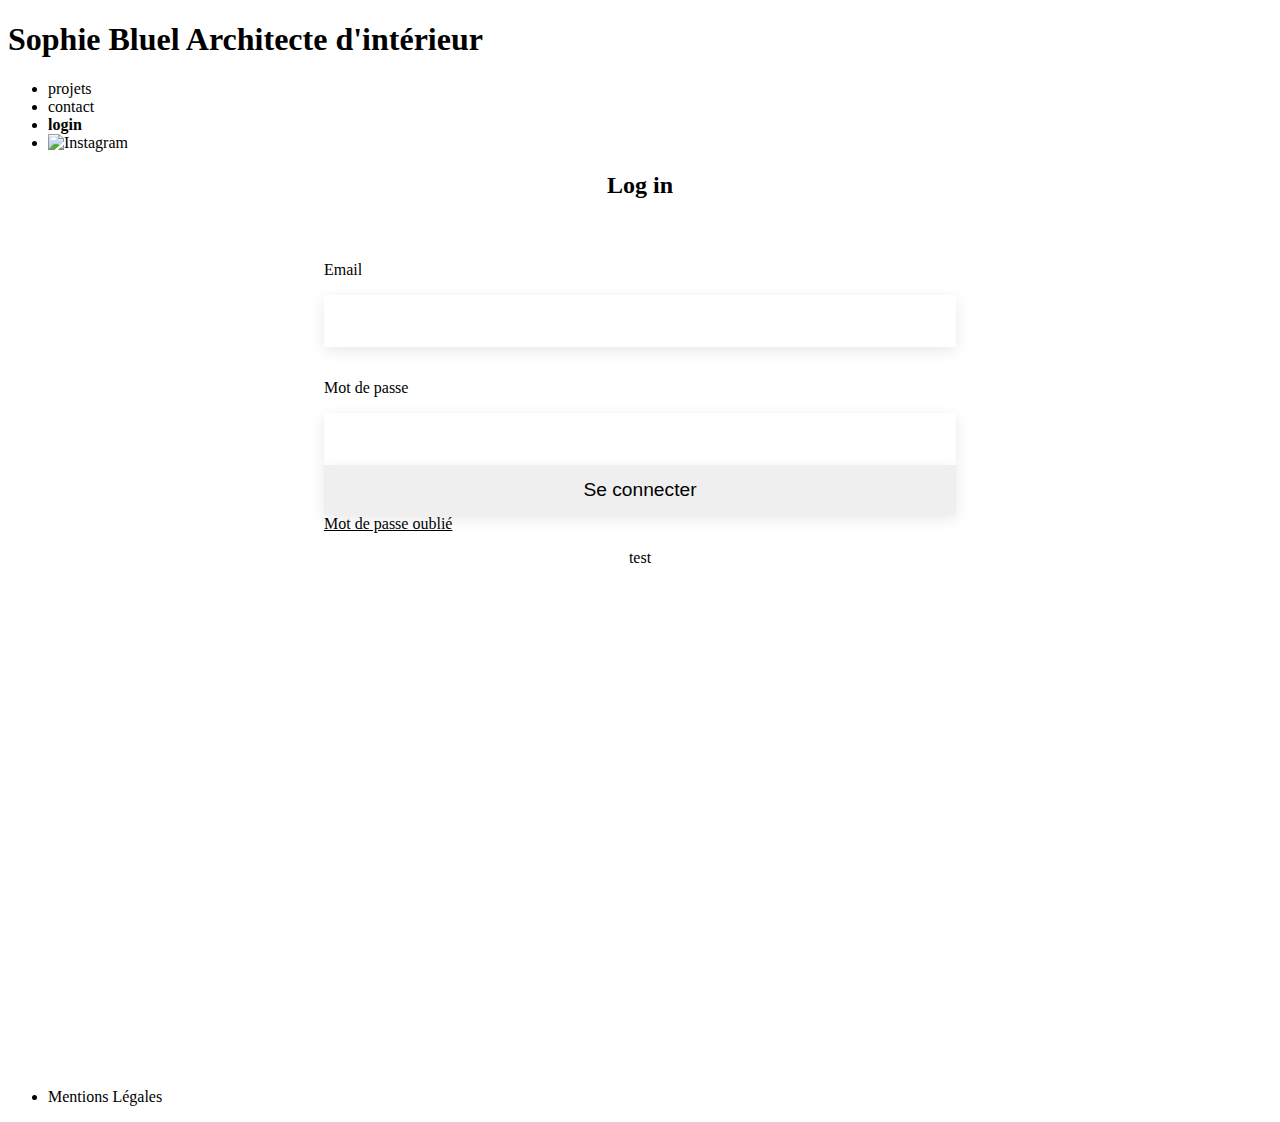
==== FrontEnd/login.html @ 9bb823cf "Ajout de la page Login" ====
<!DOCTYPE html>
<html lang="fr">
<head>
    <meta charset="UTF-8">
	<title>Login</title>
	<meta name="viewport" content="width=device-width, initial-scale=1.0">
	<link rel="preconnect" href="https://fonts.googleapis.com">
	<link rel="preconnect" href="https://fonts.gstatic.com" crossorigin>
	<link href="https://fonts.googleapis.com/css2?family=Syne:wght@700;800&family=Work+Sans&display=swap" rel="stylesheet">
	<meta name="description" content="">
	<link rel="stylesheet" href="./assets/style.css">
    <link rel="stylesheet" href="./assets/login.css">
</head>
<body>
    <!-- HEADER -->
    <header>
        <h1>Sophie Bluel <span>Architecte d'intérieur</span></h1>
        <nav>
            <ul>
                <li>projets</li>
                <li>contact</li>
                <li class="gras">login</li>
                <li><img src="./assets/icons/instagram.png" alt="Instagram"></li>
            </ul>
        </nav>
    </header>

    <section id="login">
		<h2>Log in</h2>
		<form action="#" method="post">
			<label for="email">Email</label>
			<input type="email" name="email" id="email">
			<label for="password">Mot de passe</label>
			<input type="password" name="password" id="password">
			<input type="submit" value="Se connecter">
		</form>
        <a href="#">Mot de passe oublié</a>
        <p>test</p>
	</section>

    <!-- FOOTER -->
    <footer>
        <nav>
            <ul>
                <li>Mentions Légales</li>
            </ul>
        </nav>
    </footer>
</body>
</html>
---- FrontEnd/assets/login.css ----
.gras {
    font-weight: bold;
}

/* body {
    height: 100ch;
} */ 

#login {
	width: 50%;
    height: 100vh;
	margin: auto;
}
#login > * {
	text-align: center;
    
}
#login h2{
	margin-bottom: 20px;
}
#login form {
	text-align: left;
	margin-top:30px;
	display: flex;
	flex-direction: column;
}

#login input {
	height: 50px;
	font-size: 1.2em;
	border: none;
	box-shadow: 0px 4px 14px rgba(0, 0, 0, 0.09);
}
#login label {
	margin: 2em 0 1em 0;
}
#login textarea {
	border: none;
	box-shadow: 0px 4px 14px rgba(0, 0, 0, 0.09);
}

#login a {
    color: inherit;
}
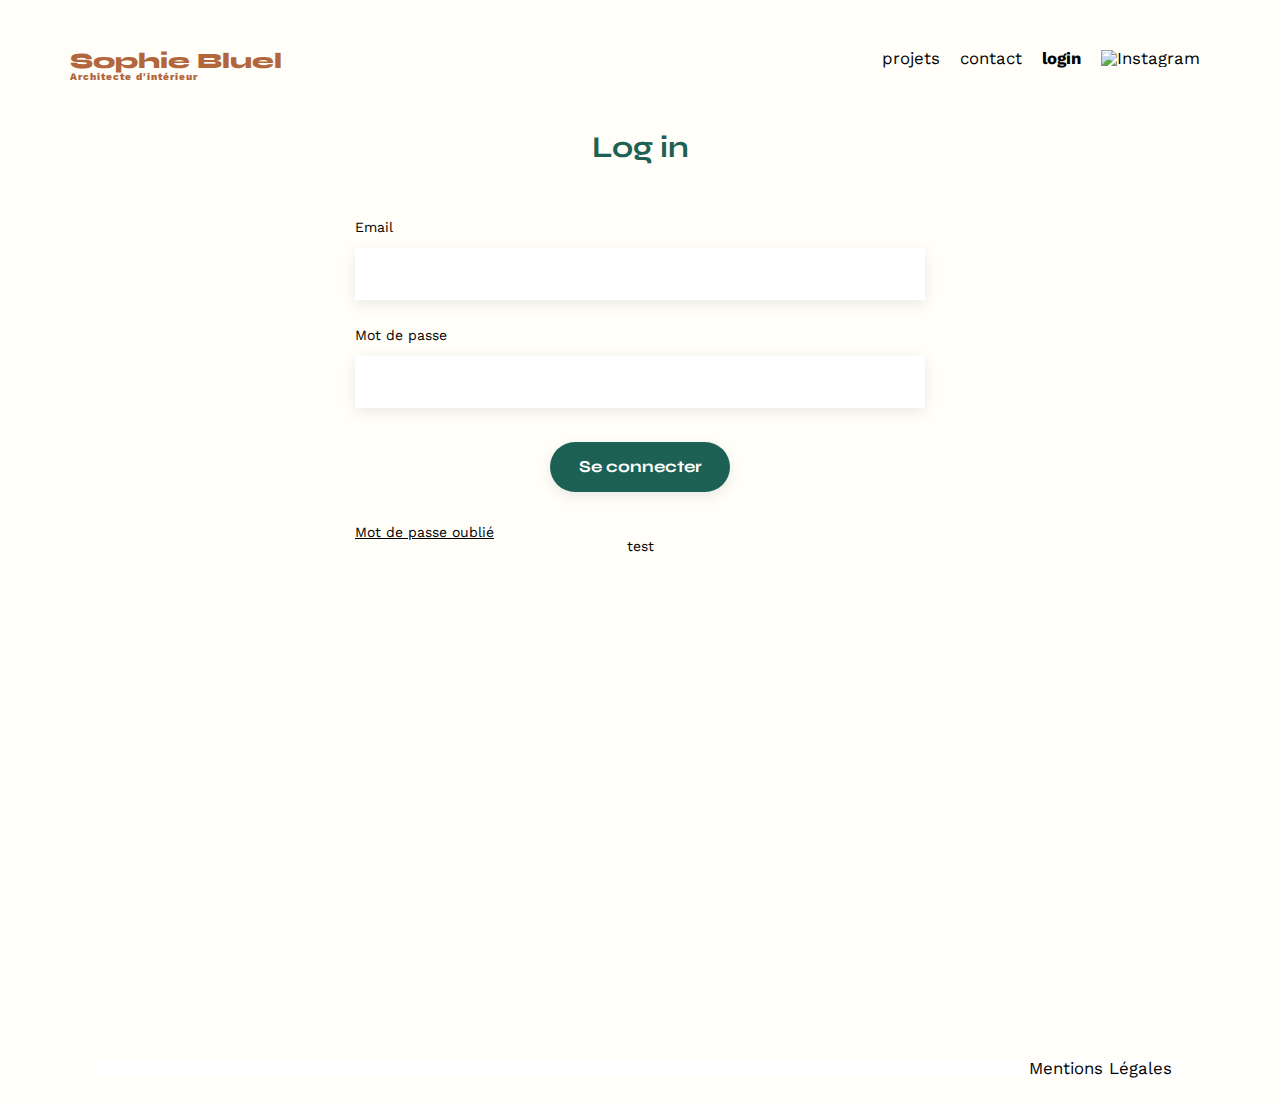
==== commit 1f504470: "Modification de l'ajout des projets sur la page / Ajout des boutons de filtre des projets" ====
--- a/FrontEnd/login.html
+++ b/FrontEnd/login.html
@@ -17,7 +17,7 @@
         <h1>Sophie Bluel <span>Architecte d'intérieur</span></h1>
         <nav>
             <ul>
-                <li>projets</li>
+                <li><a href="index.html">projets</a></li>
                 <li>contact</li>
                 <li class="gras">login</li>
                 <li><img src="./assets/icons/instagram.png" alt="Instagram"></li>
--- a/FrontEnd/assets/style.css
+++ b/FrontEnd/assets/style.css
@@ -0,0 +1,224 @@
+/* http://meyerweb.com/eric/tools/css/reset/
+   v2.0 | 20110126
+   License: none (public domain)
+*/
+
+:root {
+	--main-color: #FFFEF8
+}
+
+.gras {
+    font-weight: bold;
+}
+
+html, body, div, span, applet, object, iframe,
+h1, h2, h3, h4, h5, h6, p, blockquote, pre,
+a, abbr, acronym, address, big, cite, code,
+del, dfn, em, img, ins, kbd, q, s, samp,
+small, strike, strong, sub, sup, tt, var,
+b, u, i, center,
+dl, dt, dd, ol, ul, li,
+fieldset, form, label, legend,
+table, caption, tbody, tfoot, thead, tr, th, td,
+article, aside, canvas, details, embed,
+figure, figcaption, footer, header, hgroup,
+menu, nav, output, ruby, section, summary,
+time, mark, audio, video {
+	margin: 0;
+	padding: 0;
+	border: 0;
+	font-size: 100%;
+	font: inherit;
+	vertical-align: baseline;
+}
+/* HTML5 display-role reset for older browsers */
+article, aside, details, figcaption, figure,
+footer, header, hgroup, menu, nav, section {
+	display: block;
+}
+body {
+	line-height: 1;
+	background-color: var(--main-color);
+}
+ol, ul {
+	list-style: none;
+}
+blockquote, q {
+	quotes: none;
+}
+blockquote:before, blockquote:after,
+q:before, q:after {
+	content: '';
+	content: none;
+}
+table {
+	border-collapse: collapse;
+	border-spacing: 0;
+}
+/** end reset css**/
+body {
+	max-width: 1140px;
+	margin:auto;
+	font-family: 'Work Sans' ;
+	font-size: 14px;
+}
+header {
+	display: flex;
+	justify-content: space-between;
+	margin: 50px 0
+}
+section {
+	margin: 50px 0
+}
+
+h1{
+	display: flex;
+	flex-direction: column;
+	font-family: 'Syne';
+	font-size: 22px;
+	font-weight: 800;
+	color: #B1663C
+}
+
+h1 > span {
+	font-family: 'Work Sans';
+	font-size:10px;
+	letter-spacing: 0.1em;
+;
+}
+
+h2{
+	font-family: 'Syne';
+	font-weight: 700;
+	font-size: 30px;
+	color: #1D6154
+}
+nav ul {
+	display: flex;
+	align-items: center;
+	list-style-type: none;
+
+}
+nav li {
+	padding: 0 10px;
+	font-size: 1.2em;
+}
+
+nav a {
+	color: inherit;
+	text-decoration: none;
+}
+
+li:hover {
+	color: #B1663C;
+}
+#introduction {
+	display: flex;
+	align-items: center;
+}
+#introduction figure {
+	flex: 1
+}
+#introduction img {
+	display: block;
+	margin: auto;
+	width: 80%;
+}
+
+#introduction article {
+	flex: 1
+}
+#introduction h2 {
+	margin-bottom: 1em;
+}
+
+#introduction p {
+	margin-bottom: 0.5em;
+}
+#portfolio h2 {
+	text-align: center;
+	margin-bottom: 1em;
+}
+.btn {
+	display: flex;
+	flex-direction: row;
+	justify-content: center;
+	gap: 2em;
+	margin-bottom: 30px;
+}
+.btn button {
+	font-family: 'Syne';
+	font-weight: 700;
+	/* color: #1D6154; */
+	height: 37px;
+	width: auto;
+	text-align: center;
+	border-radius: 60px ;
+	/* border-color: none; */
+}
+.btnSelect {
+	color: white;
+	background-color: #1D6154;
+}
+.gallery {
+	width: 100%;
+	display: grid;
+	grid-template-columns: 1fr 1fr 1fr;
+	grid-column-gap: 20px;
+	grid-row-gap: 20px;
+}
+
+.gallery img {
+	width: 100%;
+
+}
+#contact {
+	width: 50%;
+	margin: auto;
+}
+#contact > * {
+	text-align: center;
+
+}
+#contact h2{
+	margin-bottom: 20px;
+}
+#contact form {
+	text-align: left;
+	margin-top:30px;
+	display: flex;
+	flex-direction: column;
+}
+
+#contact input {
+	height: 50px;
+	font-size: 1.2em;
+	border: none;
+	box-shadow: 0px 4px 14px rgba(0, 0, 0, 0.09);
+}
+#contact label {
+	margin: 2em 0 1em 0;
+}
+#contact textarea {
+	border: none;
+	box-shadow: 0px 4px 14px rgba(0, 0, 0, 0.09);
+}
+
+input[type="submit"]{
+	font-family: 'Syne';
+	font-weight: 700;
+	color: white;
+	background-color: #1D6154;
+	margin : 2em auto ;
+	width: 180px;
+	text-align: center;
+	border-radius: 60px ;
+}
+
+footer nav ul {
+	background-color: white;
+	display: flex;
+	justify-content: flex-end;
+	margin: 2em
+}
+
--- a/FrontEnd/assets/login.css
+++ b/FrontEnd/assets/login.css
@@ -1,6 +1,4 @@
-.gras {
-    font-weight: bold;
-}
+
 
 /* body {
     height: 100ch;
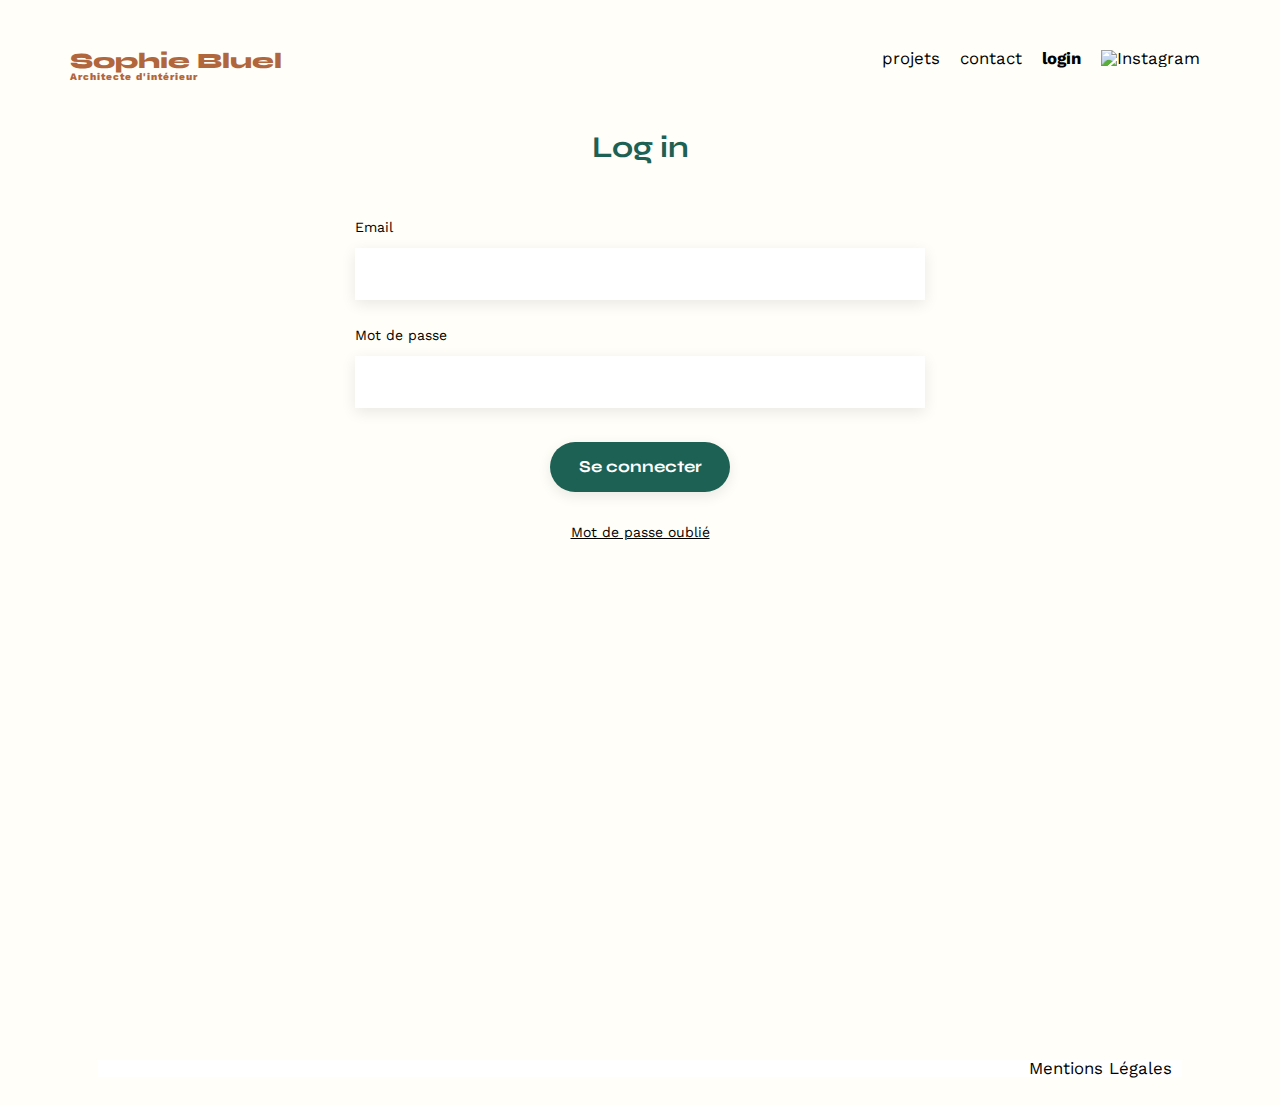
==== commit 694acb5f: "Modification CSS des boutons filtres" ====
--- a/FrontEnd/login.html
+++ b/FrontEnd/login.html
@@ -35,7 +35,6 @@
 			<input type="submit" value="Se connecter">
 		</form>
         <a href="#">Mot de passe oublié</a>
-        <p>test</p>
 	</section>
 
     <!-- FOOTER -->
--- a/FrontEnd/assets/style.css
+++ b/FrontEnd/assets/style.css
@@ -4,7 +4,8 @@
 */
 
 :root {
-	--main-color: #FFFEF8
+	--main-color: #FFFEF8;;
+	--bg-color: #1D6154;
 }
 
 .gras {
@@ -146,19 +147,30 @@
 	gap: 2em;
 	margin-bottom: 30px;
 }
-.btn button {
+button {
 	font-family: 'Syne';
 	font-weight: 700;
-	/* color: #1D6154; */
+	color: var(--bg-color);
 	height: 37px;
 	width: auto;
+	background-color: white;
 	text-align: center;
 	border-radius: 60px ;
+	cursor: pointer;
+	border: 2px solid;
 	/* border-color: none; */
+
+	&:hover {
+		transition: 0.6s;
+		color: white;
+		background-color: var(--bg-color);
+		border-color: var(--bg-color);
+	}
 }
 .btnSelect {
 	color: white;
-	background-color: #1D6154;
+	background-color: var(--bg-color);
+	border-color: var(--bg-color);
 }
 .gallery {
 	width: 100%;
--- a/FrontEnd/assets/login.css
+++ b/FrontEnd/assets/login.css
@@ -8,10 +8,10 @@
 	width: 50%;
     height: 100vh;
 	margin: auto;
+	text-align: center;
 }
 #login > * {
-	text-align: center;
-    
+	text-align: center;   
 }
 #login h2{
 	margin-bottom: 20px;
@@ -27,6 +27,7 @@
 	height: 50px;
 	font-size: 1.2em;
 	border: none;
+	/* cursor: pointer; */
 	box-shadow: 0px 4px 14px rgba(0, 0, 0, 0.09);
 }
 #login label {
